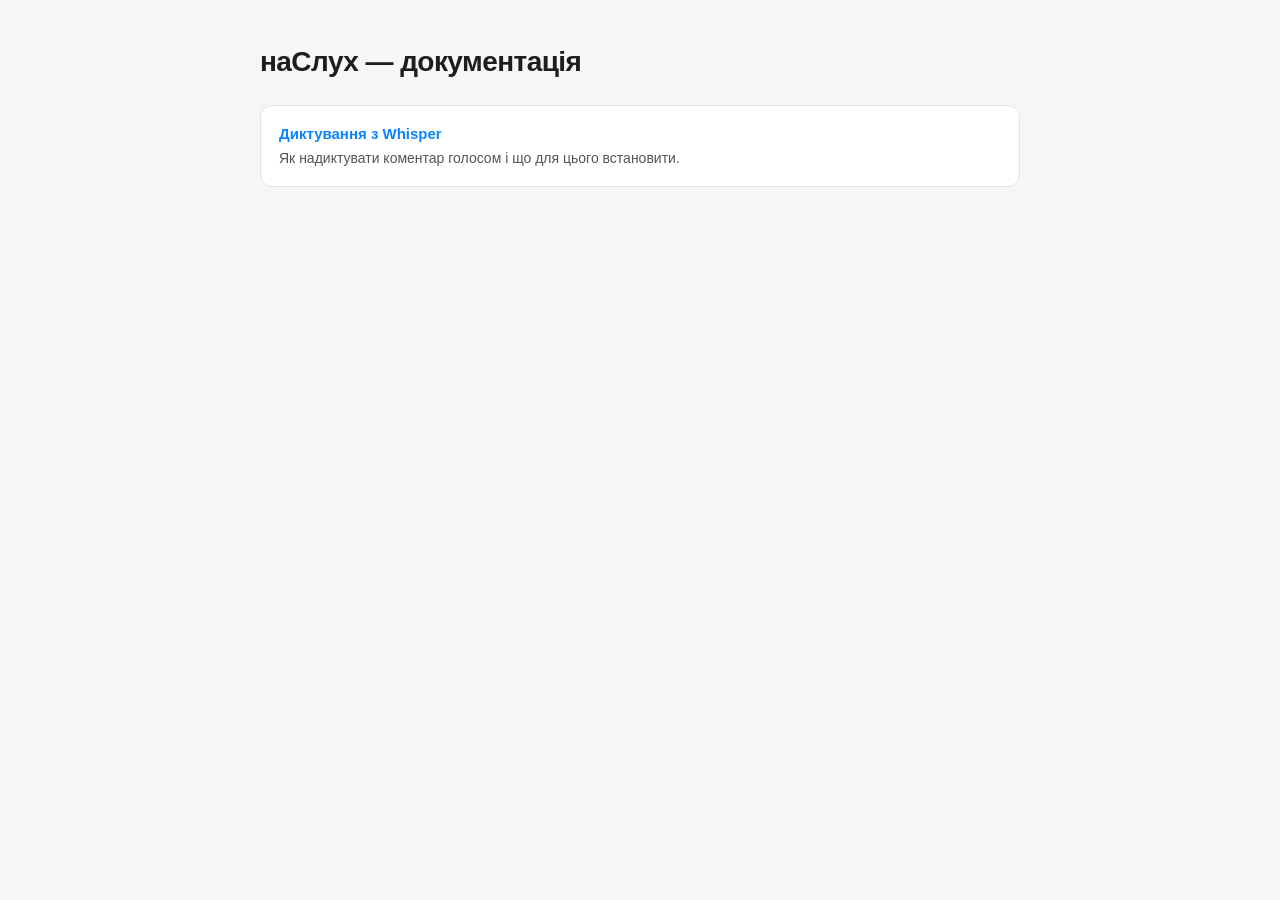
==== static/docs/index.html @ 32adc4ad "Dictation with a local Whisper instead of macOS dictation The "Dictate" button (and D) now records t" ====
<!doctype html>
<html lang="uk">
<head>
<meta charset="utf-8">
<meta name="viewport" content="width=device-width, initial-scale=1">
<title>наСлух — документація</title>
<style>
:root { --bg: #f6f6f7; --card: #fff; --text: #1d1d1f; --text2: #555; --accent: #0a84ff; --sep: #e2e2e5; }
@media (prefers-color-scheme: dark) { :root { --bg: #1c1c1e; --card: #2a2a2d; --text: #f2f2f7; --text2: #b0b0b5; --accent: #4aa3ff; --sep: #3a3a3d; } }
body { margin: 0; background: var(--bg); color: var(--text); font: 15px/1.6 -apple-system, BlinkMacSystemFont, sans-serif; }
main { max-width: 760px; margin: 0 auto; padding: 40px 20px 60px; }
h1 { font-size: 28px; margin: 0 0 20px; letter-spacing: -.02em; }
a.card { display: block; background: var(--card); border: 1px solid var(--sep); border-radius: 12px; padding: 16px 18px;
  margin: 10px 0; color: var(--text); text-decoration: none; }
a.card:hover { border-color: var(--accent); }
a.card b { color: var(--accent); }
a.card span { color: var(--text2); font-size: 14px; }
</style>
</head>
<body>
<main>
  <h1>наСлух — документація</h1>
  <a class="card" href="/docs/whisper.html"><b>Диктування з Whisper</b><br><span>Як надиктувати коментар голосом і що для цього встановити.</span></a>
</main>
</body>
</html>
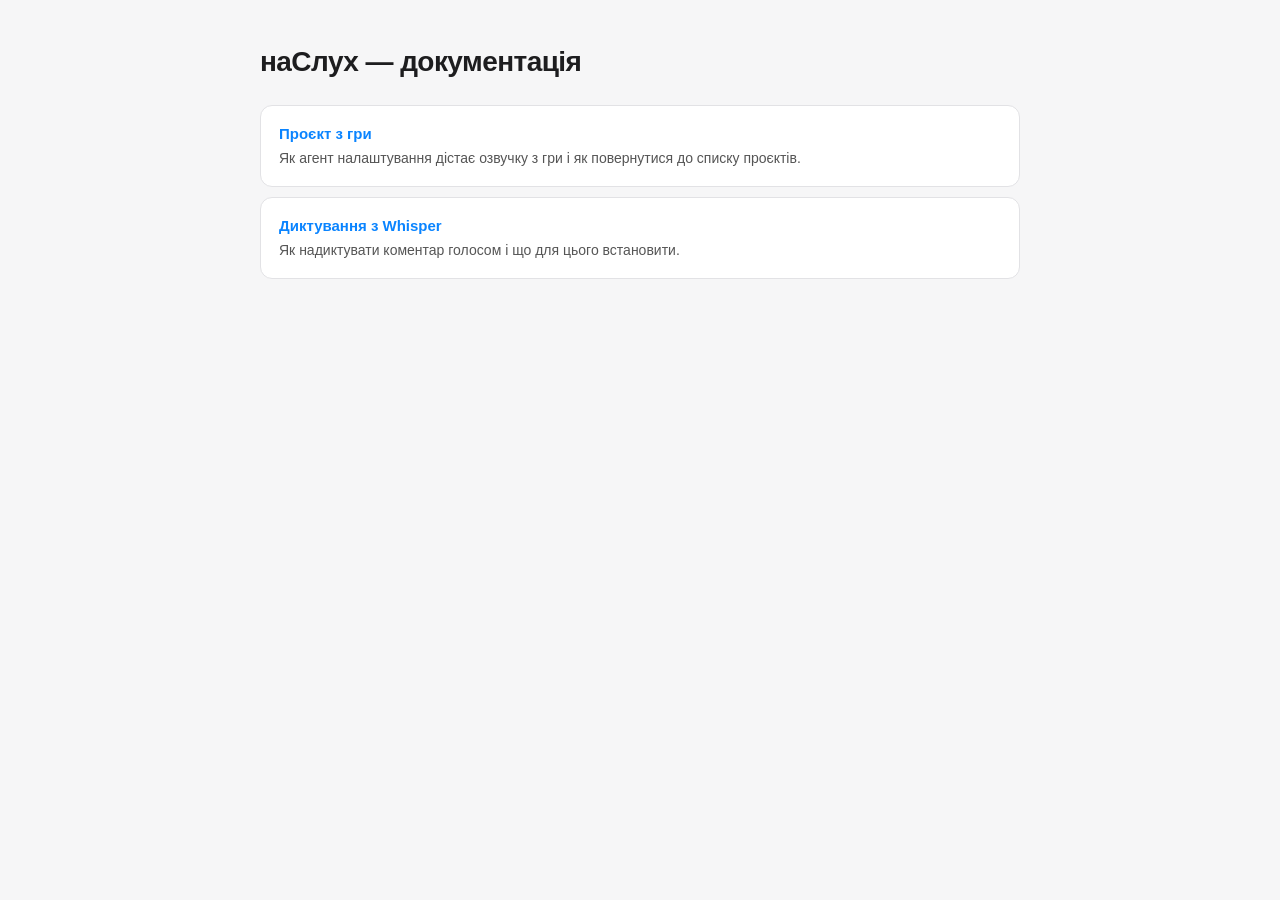
==== commit 099c8bd0: "Project from a game: setup agent, recipes, back to the project list New project → From a game opens " ====
--- a/static/docs/index.html
+++ b/static/docs/index.html
@@ -20,6 +20,7 @@
 <body>
 <main>
   <h1>наСлух — документація</h1>
+  <a class="card" href="/docs/setup.html"><b>Проєкт з гри</b><br><span>Як агент налаштування дістає озвучку з гри і як повернутися до списку проєктів.</span></a>
   <a class="card" href="/docs/whisper.html"><b>Диктування з Whisper</b><br><span>Як надиктувати коментар голосом і що для цього встановити.</span></a>
 </main>
 </body>
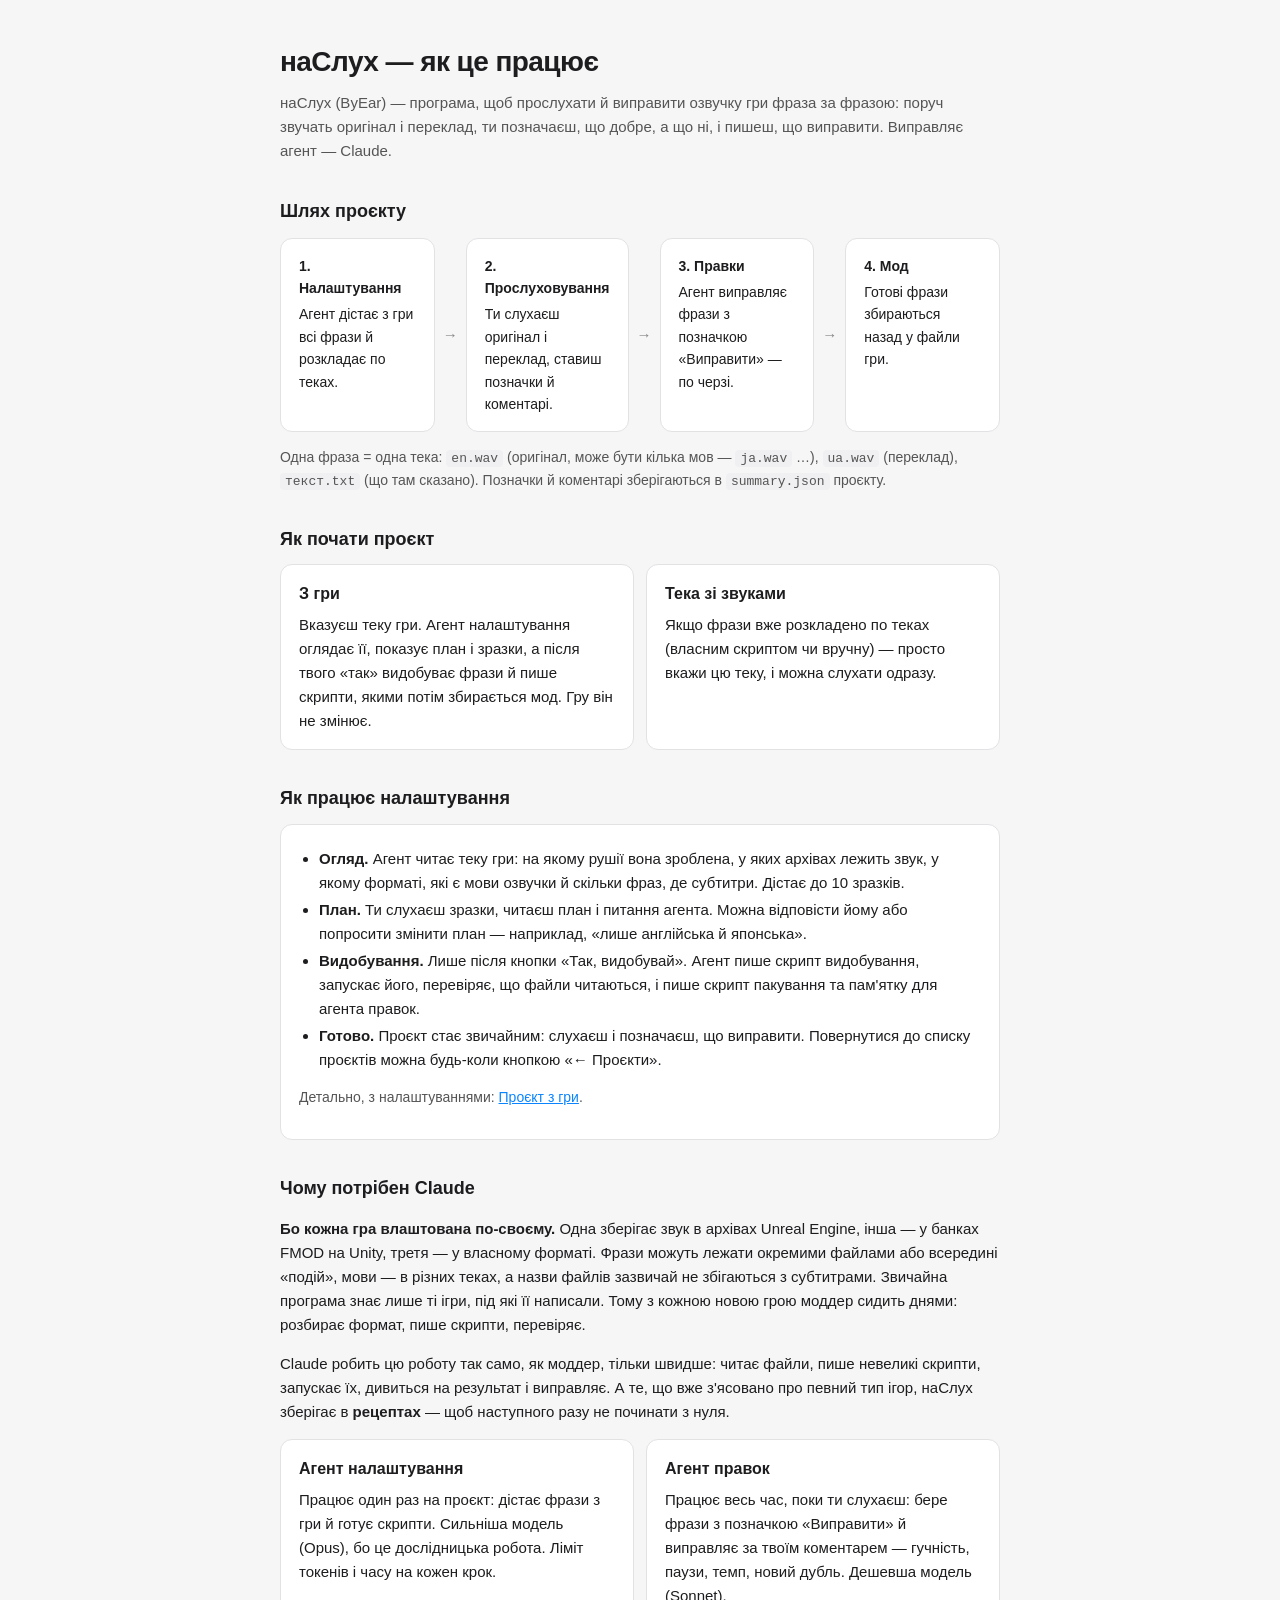
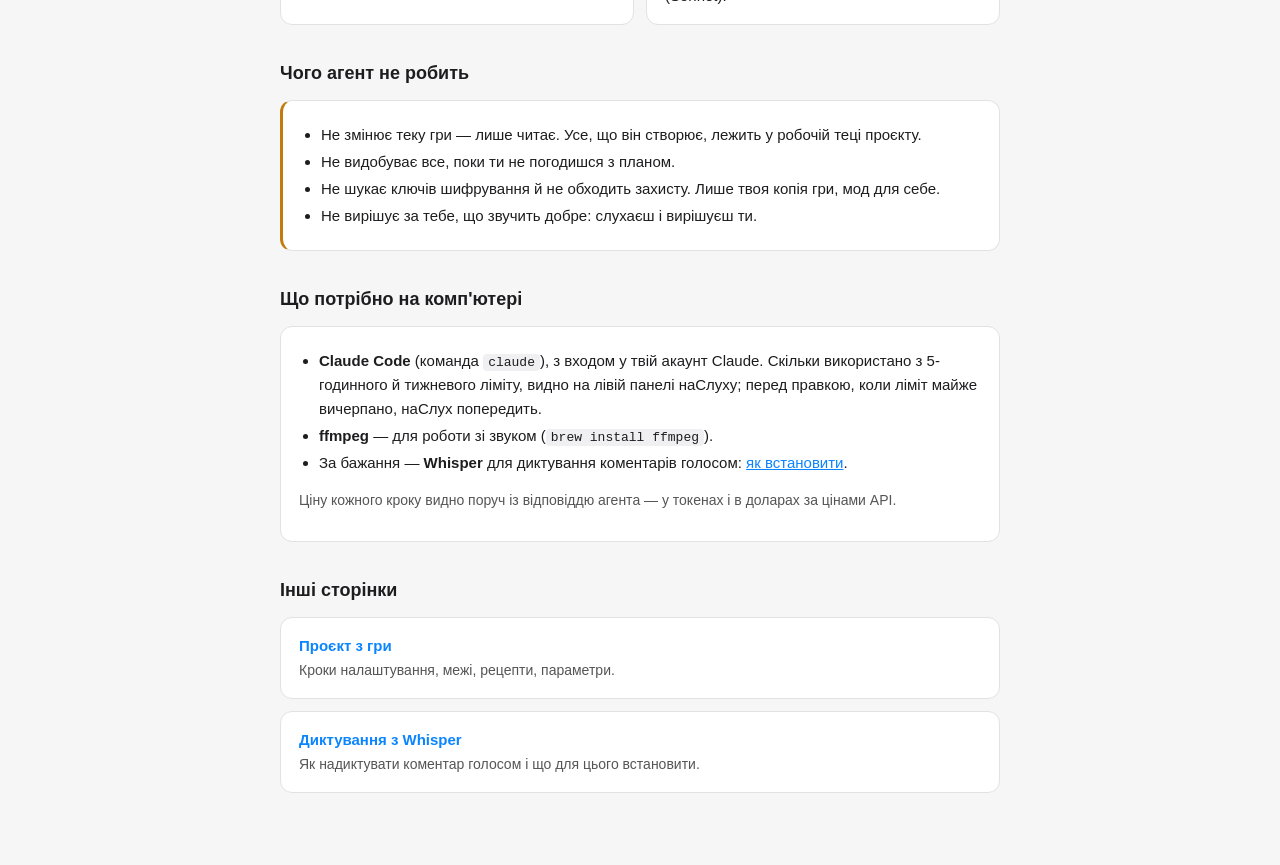
==== commit b947ae02: "Docs: overview page — how a project is set up and why Claude is needed Co-Authored-By: Claude Opus 5" ====
--- a/static/docs/index.html
+++ b/static/docs/index.html
@@ -5,23 +5,133 @@
 <meta name="viewport" content="width=device-width, initial-scale=1">
 <title>наСлух — документація</title>
 <style>
-:root { --bg: #f6f6f7; --card: #fff; --text: #1d1d1f; --text2: #555; --accent: #0a84ff; --sep: #e2e2e5; }
-@media (prefers-color-scheme: dark) { :root { --bg: #1c1c1e; --card: #2a2a2d; --text: #f2f2f7; --text2: #b0b0b5; --accent: #4aa3ff; --sep: #3a3a3d; } }
-body { margin: 0; background: var(--bg); color: var(--text); font: 15px/1.6 -apple-system, BlinkMacSystemFont, sans-serif; }
+:root { --bg: #f6f6f7; --card: #fff; --text: #1d1d1f; --text2: #555; --text3: #888; --accent: #0a84ff; --sep: #e2e2e5;
+  --code: #f0f0f3; --ok: #1f9d55; --warn: #c27c0e; }
+@media (prefers-color-scheme: dark) { :root { --bg: #1c1c1e; --card: #2a2a2d; --text: #f2f2f7; --text2: #b0b0b5; --text3: #8a8a8f;
+  --accent: #4aa3ff; --sep: #3a3a3d; --code: #1f1f22; --ok: #4cd07d; --warn: #f0b04a; } }
+* { box-sizing: border-box; }
+body { margin: 0; background: var(--bg); color: var(--text); font: 15px/1.6 -apple-system, BlinkMacSystemFont, "Segoe UI", sans-serif; }
 main { max-width: 760px; margin: 0 auto; padding: 40px 20px 60px; }
-h1 { font-size: 28px; margin: 0 0 20px; letter-spacing: -.02em; }
-a.card { display: block; background: var(--card); border: 1px solid var(--sep); border-radius: 12px; padding: 16px 18px;
-  margin: 10px 0; color: var(--text); text-decoration: none; }
+h1 { font-size: 28px; letter-spacing: -.02em; margin: 0 0 6px; }
+.lead { color: var(--text2); margin: 0 0 28px; }
+h2 { font-size: 18px; margin: 34px 0 10px; }
+.card { background: var(--card); border: 1px solid var(--sep); border-radius: 12px; padding: 16px 18px; margin: 12px 0; }
+.step { display: flex; gap: 14px; }
+.n { flex: none; width: 28px; height: 28px; border-radius: 50%; background: var(--accent); color: #fff; font-weight: 700;
+  display: grid; place-items: center; font-size: 14px; margin-top: 2px; }
+.step h3 { margin: 0 0 6px; font-size: 16px; }
+.step > div:last-child { flex: 1; min-width: 0; }
+pre { background: var(--code); border: 1px solid var(--sep); border-radius: 8px; padding: 10px 12px; overflow-x: auto;
+  font: 13px/1.5 ui-monospace, Menlo, monospace; margin: 8px 0; white-space: pre; }
+code { font: 13px ui-monospace, Menlo, monospace; background: var(--code); padding: 1px 5px; border-radius: 4px; }
+pre code { background: none; padding: 0; }
+table { width: 100%; border-collapse: collapse; font-size: 14px; }
+th, td { text-align: left; padding: 7px 8px; border-bottom: 1px solid var(--sep); vertical-align: top; }
+th { color: var(--text3); font-weight: 600; font-size: 12px; }
+.ok { color: var(--ok); font-weight: 600; }
+.note { color: var(--text2); font-size: 14px; }
+.warn { border-left: 3px solid var(--warn); }
+#status { font-weight: 600; }
+a { color: var(--accent); }
+.flow { display: flex; align-items: stretch; gap: 8px; flex-wrap: wrap; margin: 12px 0; }
+.flow .card { flex: 1 1 150px; margin: 0; font-size: 14px; }
+.flow .card b { display: block; margin-bottom: 4px; }
+.arrow { align-self: center; color: var(--text3); }
+.two { display: grid; grid-template-columns: 1fr 1fr; gap: 12px; }
+@media (max-width: 620px) { .two { grid-template-columns: 1fr; } .arrow { display: none; } }
+.two .card { margin: 0; }
+.two h3 { margin: 0 0 6px; font-size: 16px; }
+a.card { display: block; color: var(--text); text-decoration: none; }
 a.card:hover { border-color: var(--accent); }
 a.card b { color: var(--accent); }
-a.card span { color: var(--text2); font-size: 14px; }
+ul { padding-left: 20px; margin: 6px 0; }
+li { margin: 3px 0; }
 </style>
 </head>
 <body>
 <main>
-  <h1>наСлух — документація</h1>
-  <a class="card" href="/docs/setup.html"><b>Проєкт з гри</b><br><span>Як агент налаштування дістає озвучку з гри і як повернутися до списку проєктів.</span></a>
-  <a class="card" href="/docs/whisper.html"><b>Диктування з Whisper</b><br><span>Як надиктувати коментар голосом і що для цього встановити.</span></a>
+  <h1>наСлух — як це працює</h1>
+  <p class="lead">наСлух (ByEar) — програма, щоб прослухати й виправити озвучку гри фраза за фразою: поруч звучать
+    оригінал і переклад, ти позначаєш, що добре, а що ні, і пишеш, що виправити. Виправляє агент — Claude.</p>
+
+  <h2>Шлях проєкту</h2>
+  <div class="flow">
+    <div class="card"><b>1. Налаштування</b>Агент дістає з гри всі фрази й розкладає по теках.</div>
+    <div class="arrow">→</div>
+    <div class="card"><b>2. Прослуховування</b>Ти слухаєш оригінал і переклад, ставиш позначки й коментарі.</div>
+    <div class="arrow">→</div>
+    <div class="card"><b>3. Правки</b>Агент виправляє фрази з позначкою «Виправити» — по черзі.</div>
+    <div class="arrow">→</div>
+    <div class="card"><b>4. Мод</b>Готові фрази збираються назад у файли гри.</div>
+  </div>
+  <p class="note">Одна фраза = одна тека: <code>en.wav</code> (оригінал, може бути кілька мов — <code>ja.wav</code> …),
+    <code>ua.wav</code> (переклад), <code>текст.txt</code> (що там сказано). Позначки й коментарі зберігаються в
+    <code>summary.json</code> проєкту.</p>
+
+  <h2>Як почати проєкт</h2>
+  <div class="two">
+    <div class="card"><h3>З гри</h3>Вказуєш теку гри. Агент налаштування оглядає її, показує план і зразки, а після
+      твого «так» видобуває фрази й пише скрипти, якими потім збирається мод. Гру він не змінює.</div>
+    <div class="card"><h3>Тека зі звуками</h3>Якщо фрази вже розкладено по теках (власним скриптом чи вручну) —
+      просто вкажи цю теку, і можна слухати одразу.</div>
+  </div>
+
+  <h2>Як працює налаштування</h2>
+  <div class="card">
+    <ul>
+      <li><b>Огляд.</b> Агент читає теку гри: на якому рушії вона зроблена, у яких архівах лежить звук, у якому
+        форматі, які є мови озвучки й скільки фраз, де субтитри. Дістає до 10 зразків.</li>
+      <li><b>План.</b> Ти слухаєш зразки, читаєш план і питання агента. Можна відповісти йому або попросити змінити
+        план — наприклад, «лише англійська й японська».</li>
+      <li><b>Видобування.</b> Лише після кнопки «Так, видобувай». Агент пише скрипт видобування, запускає його,
+        перевіряє, що файли читаються, і пише скрипт пакування та пам'ятку для агента правок.</li>
+      <li><b>Готово.</b> Проєкт стає звичайним: слухаєш і позначаєш, що виправити. Повернутися до списку проєктів можна будь-коли
+        кнопкою «← Проєкти».</li>
+    </ul>
+    <p class="note">Детально, з налаштуваннями: <a href="/docs/setup.html">Проєкт з гри</a>.</p>
+  </div>
+
+  <h2>Чому потрібен Claude</h2>
+  <p><b>Бо кожна гра влаштована по-своєму.</b> Одна зберігає звук в архівах Unreal Engine, інша — у банках FMOD
+    на Unity, третя — у власному форматі. Фрази можуть лежати окремими файлами або всередині «подій», мови — в
+    різних теках, а назви файлів зазвичай не збігаються з субтитрами. Звичайна програма знає лише ті ігри, під які
+    її написали. Тому з кожною новою грою моддер сидить днями: розбирає формат, пише скрипти, перевіряє.</p>
+  <p>Claude робить цю роботу так само, як моддер, тільки швидше: читає файли, пише невеликі скрипти, запускає їх,
+    дивиться на результат і виправляє. А те, що вже з'ясовано про певний тип ігор, наСлух зберігає в
+    <b>рецептах</b> — щоб наступного разу не починати з нуля.</p>
+
+  <div class="two">
+    <div class="card"><h3>Агент налаштування</h3>Працює один раз на проєкт: дістає фрази з гри й готує скрипти.
+      Сильніша модель (Opus), бо це дослідницька робота. Ліміт токенів і часу на кожен крок.</div>
+    <div class="card"><h3>Агент правок</h3>Працює весь час, поки ти слухаєш: бере фрази з позначкою «Виправити» й
+      виправляє за твоїм коментарем — гучність, паузи, темп, новий дубль. Дешевша модель (Sonnet).</div>
+  </div>
+
+  <h2>Чого агент не робить</h2>
+  <div class="card warn">
+    <ul>
+      <li>Не змінює теку гри — лише читає. Усе, що він створює, лежить у робочій теці проєкту.</li>
+      <li>Не видобуває все, поки ти не погодишся з планом.</li>
+      <li>Не шукає ключів шифрування й не обходить захисту. Лише твоя копія гри, мод для себе.</li>
+      <li>Не вирішує за тебе, що звучить добре: слухаєш і вирішуєш ти.</li>
+    </ul>
+  </div>
+
+  <h2>Що потрібно на комп'ютері</h2>
+  <div class="card">
+    <ul>
+      <li><b>Claude Code</b> (команда <code>claude</code>), з входом у твій акаунт Claude. Скільки використано з
+        5-годинного й тижневого ліміту, видно на лівій панелі наСлуху; перед правкою, коли ліміт майже вичерпано,
+        наСлух попередить.</li>
+      <li><b>ffmpeg</b> — для роботи зі звуком (<code>brew install ffmpeg</code>).</li>
+      <li>За бажання — <b>Whisper</b> для диктування коментарів голосом: <a href="/docs/whisper.html">як встановити</a>.</li>
+    </ul>
+    <p class="note">Ціну кожного кроку видно поруч із відповіддю агента — у токенах і в доларах за цінами API.</p>
+  </div>
+
+  <h2>Інші сторінки</h2>
+  <a class="card" href="/docs/setup.html"><b>Проєкт з гри</b><br><span class="note">Кроки налаштування, межі, рецепти, параметри.</span></a>
+  <a class="card" href="/docs/whisper.html"><b>Диктування з Whisper</b><br><span class="note">Як надиктувати коментар голосом і що для цього встановити.</span></a>
 </main>
 </body>
 </html>
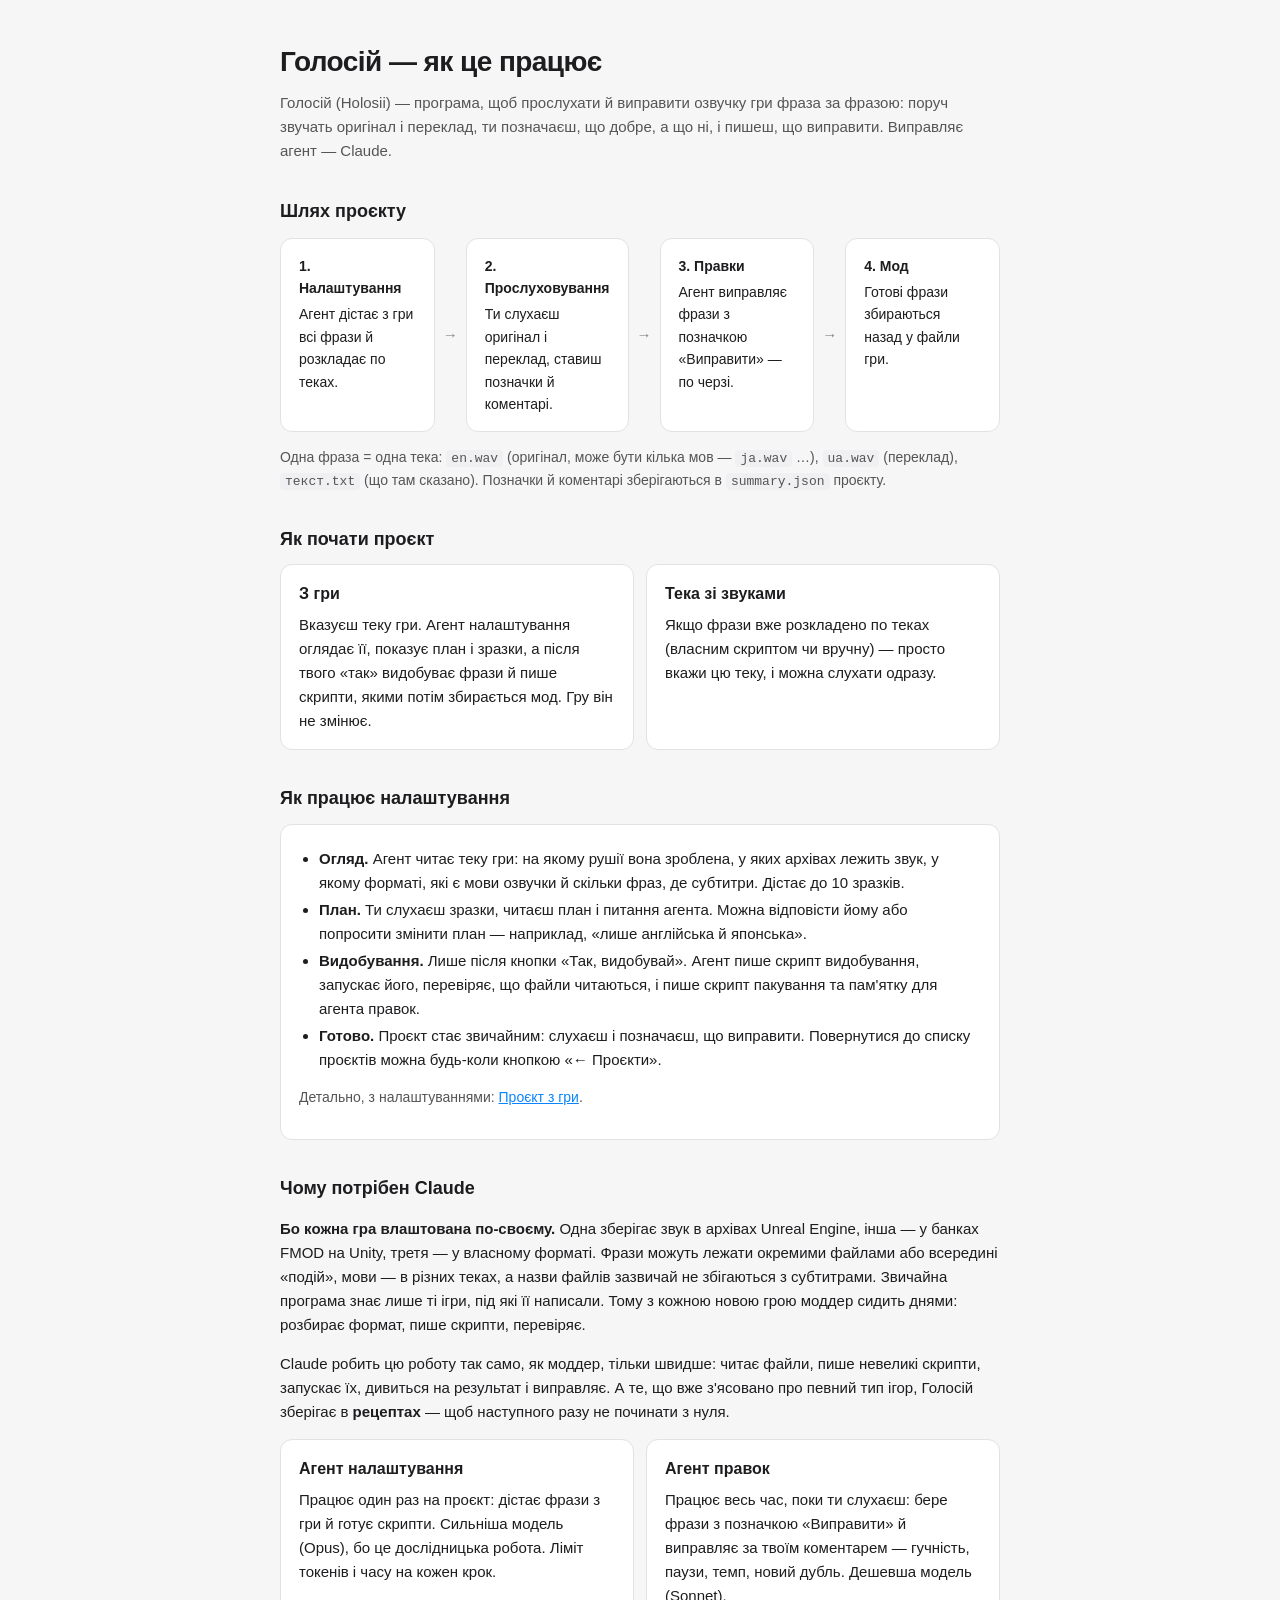
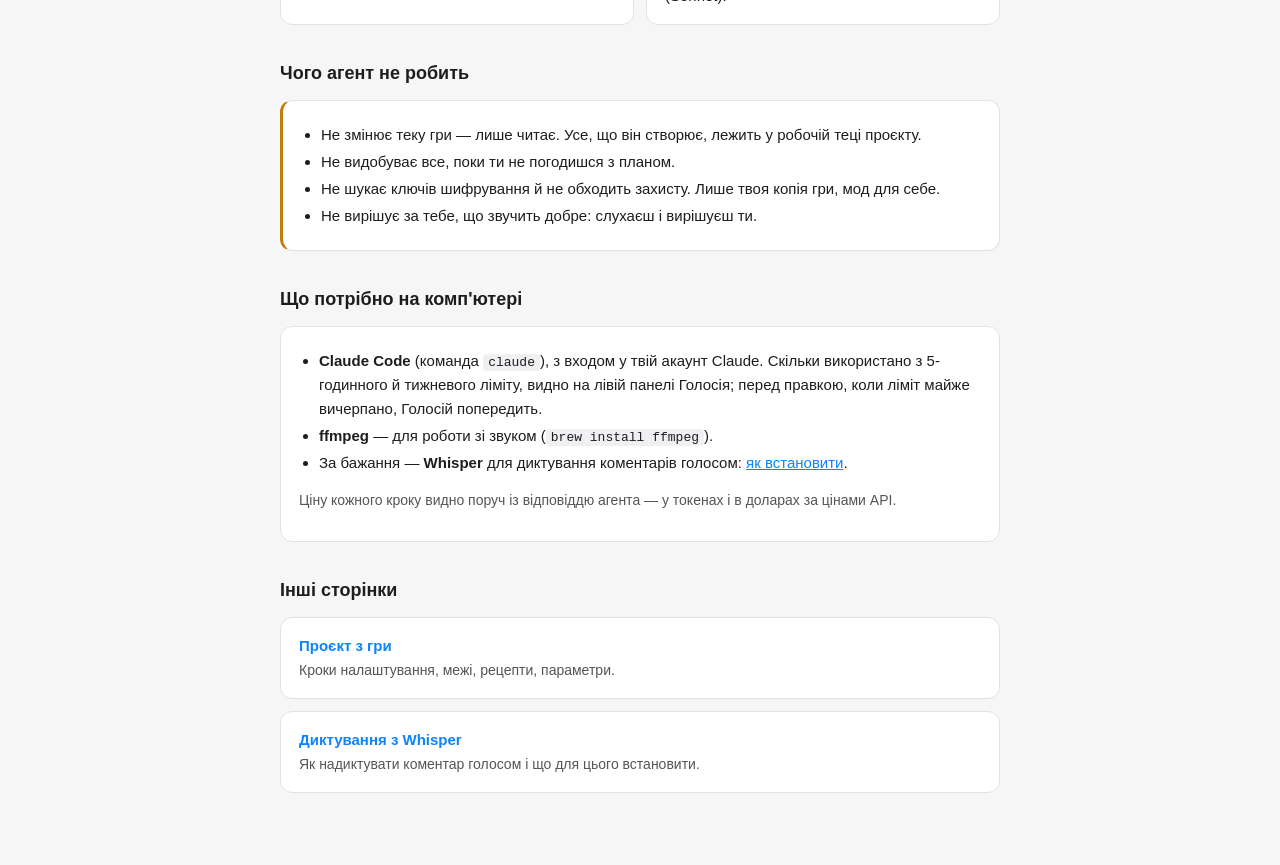
==== commit 90a0d40e: "Rename to Holosii (Голосій); project list and setup take the full window The project picker and the " ====
--- a/static/docs/index.html
+++ b/static/docs/index.html
@@ -3,7 +3,7 @@
 <head>
 <meta charset="utf-8">
 <meta name="viewport" content="width=device-width, initial-scale=1">
-<title>наСлух — документація</title>
+<title>Голосій — документація</title>
 <style>
 :root { --bg: #f6f6f7; --card: #fff; --text: #1d1d1f; --text2: #555; --text3: #888; --accent: #0a84ff; --sep: #e2e2e5;
   --code: #f0f0f3; --ok: #1f9d55; --warn: #c27c0e; }
@@ -50,8 +50,8 @@
 </head>
 <body>
 <main>
-  <h1>наСлух — як це працює</h1>
-  <p class="lead">наСлух (ByEar) — програма, щоб прослухати й виправити озвучку гри фраза за фразою: поруч звучать
+  <h1>Голосій — як це працює</h1>
+  <p class="lead">Голосій (Holosii) — програма, щоб прослухати й виправити озвучку гри фраза за фразою: поруч звучать
     оригінал і переклад, ти позначаєш, що добре, а що ні, і пишеш, що виправити. Виправляє агент — Claude.</p>
 
   <h2>Шлях проєкту</h2>
@@ -97,7 +97,7 @@
     різних теках, а назви файлів зазвичай не збігаються з субтитрами. Звичайна програма знає лише ті ігри, під які
     її написали. Тому з кожною новою грою моддер сидить днями: розбирає формат, пише скрипти, перевіряє.</p>
   <p>Claude робить цю роботу так само, як моддер, тільки швидше: читає файли, пише невеликі скрипти, запускає їх,
-    дивиться на результат і виправляє. А те, що вже з'ясовано про певний тип ігор, наСлух зберігає в
+    дивиться на результат і виправляє. А те, що вже з'ясовано про певний тип ігор, Голосій зберігає в
     <b>рецептах</b> — щоб наступного разу не починати з нуля.</p>
 
   <div class="two">
@@ -121,8 +121,8 @@
   <div class="card">
     <ul>
       <li><b>Claude Code</b> (команда <code>claude</code>), з входом у твій акаунт Claude. Скільки використано з
-        5-годинного й тижневого ліміту, видно на лівій панелі наСлуху; перед правкою, коли ліміт майже вичерпано,
-        наСлух попередить.</li>
+        5-годинного й тижневого ліміту, видно на лівій панелі Голосія; перед правкою, коли ліміт майже вичерпано,
+        Голосій попередить.</li>
       <li><b>ffmpeg</b> — для роботи зі звуком (<code>brew install ffmpeg</code>).</li>
       <li>За бажання — <b>Whisper</b> для диктування коментарів голосом: <a href="/docs/whisper.html">як встановити</a>.</li>
     </ul>
